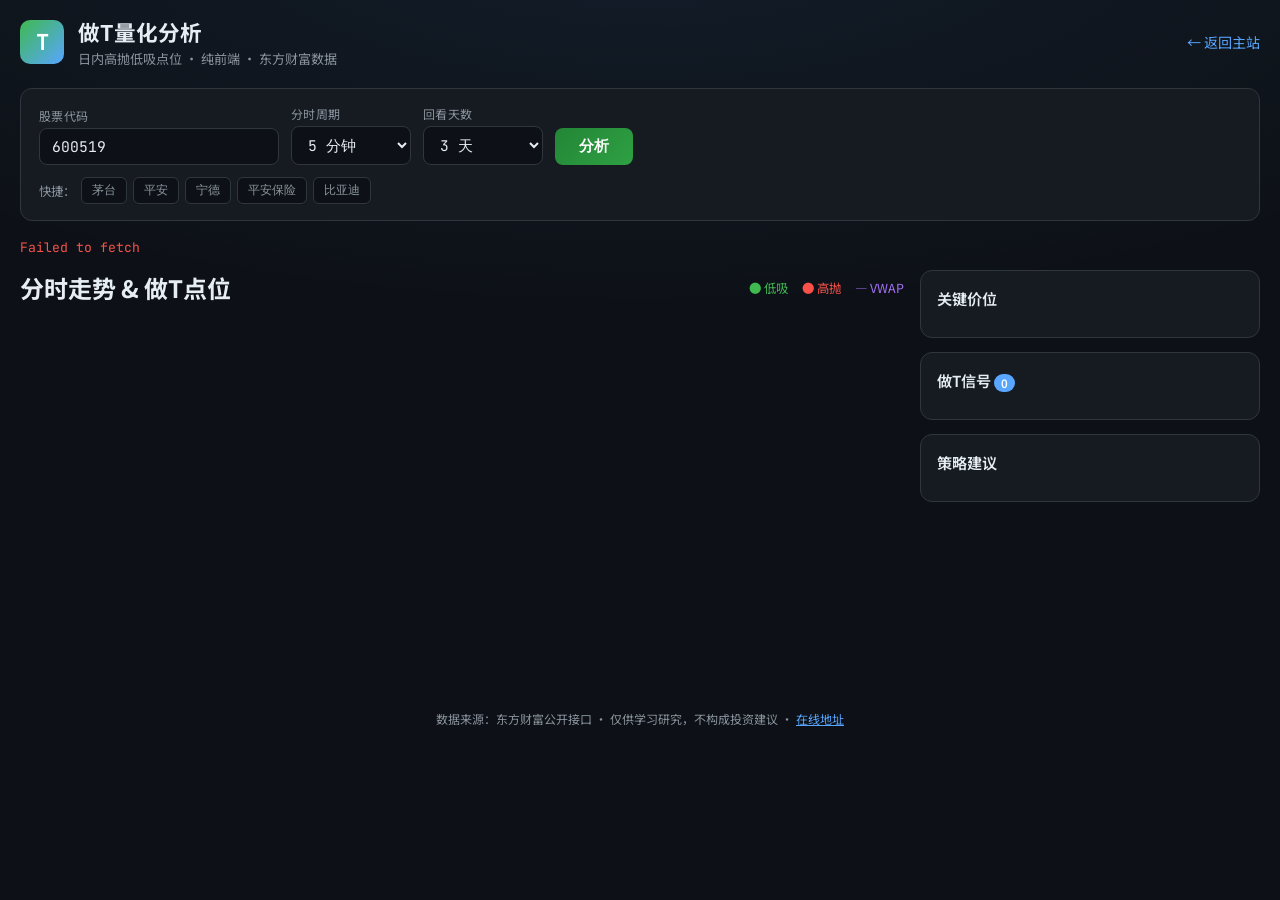
==== t-trading/index.html @ abee5a2f "Add T-trading quantitative analyzer at /t-trading/ path Standalone intraday T-point analysis tool fo" ====
<!doctype html>
<html lang="zh-CN">
<head>
  <meta charset="utf-8" />
  <meta name="viewport" content="width=device-width, initial-scale=1, maximum-scale=1, viewport-fit=cover" />
  <meta name="theme-color" content="#0d1117" />
  <title>做T量化分析 · T-Point Analyzer</title>
  <link rel="preconnect" href="https://fonts.googleapis.com" />
  <link rel="preconnect" href="https://fonts.gstatic.com" crossorigin />
  <link
    href="https://fonts.googleapis.com/css2?family=Noto+Sans+SC:wght@400;500;700&family=JetBrains+Mono:wght@400;600&display=swap"
    rel="stylesheet"
  />
  <link rel="stylesheet" href="./styles.css" />
</head>
<body>
  <div class="app">
    <header class="header">
      <div class="header-brand">
        <span class="logo">T</span>
        <div>
          <h1>做T量化分析</h1>
          <p class="subtitle">日内高抛低吸点位 · 纯前端 · 东方财富数据</p>
        </div>
      </div>
      <a class="back-link" href="../">← 返回主站</a>
    </header>

    <section class="control-panel">
      <div class="control-row">
        <label class="field">
          <span class="field-label">股票代码</span>
          <input type="text" id="symbolInput" placeholder="如 600519 / 000001" value="600519" autocomplete="off" />
        </label>
        <label class="field">
          <span class="field-label">分时周期</span>
          <select id="periodSelect">
            <option value="1">1 分钟</option>
            <option value="5" selected>5 分钟</option>
            <option value="15">15 分钟</option>
            <option value="30">30 分钟</option>
            <option value="60">60 分钟</option>
          </select>
        </label>
        <label class="field">
          <span class="field-label">回看天数</span>
          <select id="daysSelect">
            <option value="1">1 天</option>
            <option value="3" selected>3 天</option>
            <option value="5">5 天</option>
            <option value="10">10 天</option>
          </select>
        </label>
        <button type="button" class="btn-primary" id="analyzeBtn">分析</button>
      </div>
      <div class="quick-picks" id="quickPicks">
        <span class="quick-label">快捷：</span>
        <button type="button" data-symbol="600519">茅台</button>
        <button type="button" data-symbol="000001">平安</button>
        <button type="button" data-symbol="300750">宁德</button>
        <button type="button" data-symbol="601318">平安保险</button>
        <button type="button" data-symbol="002594">比亚迪</button>
      </div>
    </section>

    <div class="status-bar" id="statusBar">输入股票代码后点击「分析」</div>

    <section class="quote-panel hidden" id="quotePanel">
      <div class="quote-main">
        <div class="quote-name" id="quoteName">—</div>
        <div class="quote-price" id="quotePrice">—</div>
        <div class="quote-change" id="quoteChange">—</div>
      </div>
      <div class="quote-stats">
        <div class="stat"><span>今开</span><b id="statOpen">—</b></div>
        <div class="stat"><span>最高</span><b id="statHigh">—</b></div>
        <div class="stat"><span>最低</span><b id="statLow">—</b></div>
        <div class="stat"><span>昨收</span><b id="statPrev">—</b></div>
        <div class="stat"><span>VWAP</span><b id="statVwap">—</b></div>
        <div class="stat"><span>RSI(14)</span><b id="statRsi">—</b></div>
      </div>
    </section>

    <main class="main-grid">
      <div class="chart-card">
        <div class="card-head">
          <h2>分时走势 & 做T点位</h2>
          <div class="legend">
            <span class="leg buy">● 低吸</span>
            <span class="leg sell">● 高抛</span>
            <span class="leg vwap">— VWAP</span>
          </div>
        </div>
        <canvas id="mainChart" width="900" height="380"></canvas>
      </div>

      <aside class="side-panel">
        <div class="card levels-card">
          <h2>关键价位</h2>
          <div class="levels-grid" id="levelsGrid"></div>
        </div>

        <div class="card signals-card">
          <h2>做T信号 <span class="badge" id="signalCount">0</span></h2>
          <div class="signal-list" id="signalList"></div>
        </div>

        <div class="card strategy-card">
          <h2>策略建议</h2>
          <div class="strategy-body" id="strategyBody"></div>
        </div>
      </aside>
    </main>

    <footer class="footer">
      <p>数据来源：东方财富公开接口 · 仅供学习研究，不构成投资建议 ·
        <a href="https://t5eng.github.io/cursor_workspace/t-trading/">在线地址</a>
      </p>
    </footer>
  </div>

  <script type="module" src="./src/app.js"></script>
</body>
</html>
---- t-trading/styles.css ----
:root {
  --bg: #0d1117;
  --bg-card: #161b22;
  --bg-elevated: #1c2128;
  --border: #30363d;
  --text: #e6edf3;
  --text-dim: #8b949e;
  --buy: #3fb950;
  --buy-dim: rgba(63, 185, 80, 0.15);
  --sell: #f85149;
  --sell-dim: rgba(248, 81, 73, 0.15);
  --accent: #58a6ff;
  --gold: #d29922;
  --vwap: #a371f7;
  --mono: 'JetBrains Mono', 'SF Mono', Menlo, monospace;
  --sans: 'Noto Sans SC', system-ui, sans-serif;
}

* { box-sizing: border-box; }

html, body {
  margin: 0;
  min-height: 100%;
  background: var(--bg);
  color: var(--text);
  font-family: var(--sans);
  -webkit-font-smoothing: antialiased;
}

body {
  background:
    radial-gradient(ellipse 80% 50% at 50% -10%, rgba(88, 166, 255, 0.08), transparent),
    var(--bg);
}

.app {
  max-width: 1280px;
  margin: 0 auto;
  padding: 16px 20px 32px;
}

/* Header */
.header {
  display: flex;
  align-items: center;
  justify-content: space-between;
  margin-bottom: 20px;
  flex-wrap: wrap;
  gap: 12px;
}

.header-brand {
  display: flex;
  align-items: center;
  gap: 14px;
}

.logo {
  width: 44px;
  height: 44px;
  border-radius: 10px;
  background: linear-gradient(135deg, var(--buy), var(--accent));
  display: flex;
  align-items: center;
  justify-content: center;
  font-family: var(--mono);
  font-weight: 700;
  font-size: 22px;
  color: #fff;
}

.header h1 {
  margin: 0;
  font-size: 1.35rem;
  font-weight: 700;
}

.subtitle {
  margin: 2px 0 0;
  font-size: 0.82rem;
  color: var(--text-dim);
}

.back-link {
  color: var(--accent);
  text-decoration: none;
  font-size: 0.88rem;
}
.back-link:hover { text-decoration: underline; }

/* Controls */
.control-panel {
  background: var(--bg-card);
  border: 1px solid var(--border);
  border-radius: 12px;
  padding: 16px 18px;
  margin-bottom: 12px;
}

.control-row {
  display: flex;
  flex-wrap: wrap;
  gap: 12px;
  align-items: flex-end;
}

.field {
  display: flex;
  flex-direction: column;
  gap: 4px;
  min-width: 120px;
}

.field-label {
  font-size: 0.75rem;
  color: var(--text-dim);
  text-transform: uppercase;
  letter-spacing: 0.04em;
}

.field input,
.field select {
  background: var(--bg);
  border: 1px solid var(--border);
  border-radius: 8px;
  color: var(--text);
  padding: 8px 12px;
  font-family: var(--mono);
  font-size: 0.92rem;
  outline: none;
  transition: border-color 0.15s;
}

.field input:focus,
.field select:focus {
  border-color: var(--accent);
}

.btn-primary {
  background: linear-gradient(135deg, #238636, #2ea043);
  border: none;
  border-radius: 8px;
  color: #fff;
  padding: 9px 24px;
  font-size: 0.92rem;
  font-weight: 600;
  cursor: pointer;
  transition: opacity 0.15s, transform 0.1s;
}
.btn-primary:hover { opacity: 0.9; }
.btn-primary:active { transform: scale(0.98); }
.btn-primary:disabled { opacity: 0.5; cursor: not-allowed; }

.quick-picks {
  margin-top: 12px;
  display: flex;
  flex-wrap: wrap;
  gap: 6px;
  align-items: center;
}

.quick-label {
  font-size: 0.78rem;
  color: var(--text-dim);
}

.quick-picks button {
  background: var(--bg);
  border: 1px solid var(--border);
  border-radius: 6px;
  color: var(--text-dim);
  padding: 4px 10px;
  font-size: 0.78rem;
  cursor: pointer;
  transition: all 0.15s;
}
.quick-picks button:hover {
  border-color: var(--accent);
  color: var(--accent);
}

/* Status */
.status-bar {
  font-size: 0.82rem;
  color: var(--text-dim);
  padding: 6px 0 14px;
  font-family: var(--mono);
}
.status-bar.loading { color: var(--accent); }
.status-bar.error { color: var(--sell); }

/* Quote */
.quote-panel {
  display: flex;
  flex-wrap: wrap;
  gap: 20px;
  align-items: center;
  background: var(--bg-card);
  border: 1px solid var(--border);
  border-radius: 12px;
  padding: 16px 20px;
  margin-bottom: 16px;
}
.quote-panel.hidden { display: none; }

.quote-name {
  font-size: 1.1rem;
  font-weight: 700;
  margin-bottom: 4px;
}

.quote-price {
  font-family: var(--mono);
  font-size: 2rem;
  font-weight: 700;
  line-height: 1.1;
}

.quote-change {
  font-family: var(--mono);
  font-size: 0.95rem;
  margin-top: 2px;
}

.up { color: var(--sell); }
.down { color: var(--buy); }
.flat { color: var(--text-dim); }

.quote-stats {
  display: flex;
  flex-wrap: wrap;
  gap: 16px 28px;
  margin-left: auto;
}

.stat {
  display: flex;
  flex-direction: column;
  gap: 2px;
}
.stat span {
  font-size: 0.72rem;
  color: var(--text-dim);
}
.stat b {
  font-family: var(--mono);
  font-size: 0.92rem;
  font-weight: 600;
}

/* Main grid */
.main-grid {
  display: grid;
  grid-template-columns: 1fr 340px;
  gap: 16px;
}

@media (max-width: 960px) {
  .main-grid { grid-template-columns: 1fr; }
  .quote-stats { margin-left: 0; }
}

.card {
  background: var(--bg-card);
  border: 1px solid var(--border);
  border-radius: 12px;
  padding: 16px;
}

.card h2 {
  margin: 0 0 12px;
  font-size: 0.95rem;
  font-weight: 600;
}

.card-head {
  display: flex;
  justify-content: space-between;
  align-items: center;
  flex-wrap: wrap;
  gap: 8px;
  margin-bottom: 8px;
}
.card-head h2 { margin: 0; }

.legend {
  display: flex;
  gap: 14px;
  font-size: 0.78rem;
  color: var(--text-dim);
}
.leg.buy { color: var(--buy); }
.leg.sell { color: var(--sell); }
.leg.vwap { color: var(--vwap); }

.chart-card canvas {
  width: 100%;
  height: auto;
  display: block;
  border-radius: 8px;
  background: var(--bg);
}

.side-panel {
  display: flex;
  flex-direction: column;
  gap: 14px;
}

/* Levels */
.levels-grid {
  display: grid;
  grid-template-columns: 1fr 1fr;
  gap: 8px;
}

.level-item {
  background: var(--bg);
  border-radius: 8px;
  padding: 8px 10px;
  border-left: 3px solid var(--border);
}
.level-item.resist { border-left-color: var(--sell); }
.level-item.support { border-left-color: var(--buy); }
.level-item.neutral { border-left-color: var(--accent); }

.level-item .label {
  font-size: 0.72rem;
  color: var(--text-dim);
}
.level-item .value {
  font-family: var(--mono);
  font-size: 0.9rem;
  font-weight: 600;
}

/* Signals */
.badge {
  background: var(--accent);
  color: #fff;
  font-size: 0.72rem;
  padding: 1px 7px;
  border-radius: 10px;
  font-weight: 600;
  vertical-align: middle;
}

.signal-list {
  display: flex;
  flex-direction: column;
  gap: 8px;
  max-height: 320px;
  overflow-y: auto;
}

.signal-item {
  background: var(--bg);
  border-radius: 8px;
  padding: 10px 12px;
  border-left: 3px solid var(--border);
}
.signal-item.buy { border-left-color: var(--buy); background: var(--buy-dim); }
.signal-item.sell { border-left-color: var(--sell); background: var(--sell-dim); }

.signal-head {
  display: flex;
  justify-content: space-between;
  align-items: center;
  margin-bottom: 4px;
}

.signal-type {
  font-weight: 700;
  font-size: 0.85rem;
}
.signal-type.buy { color: var(--buy); }
.signal-type.sell { color: var(--sell); }

.signal-price {
  font-family: var(--mono);
  font-weight: 600;
  font-size: 0.9rem;
}

.signal-time {
  font-size: 0.75rem;
  color: var(--text-dim);
  font-family: var(--mono);
}

.signal-reason {
  font-size: 0.78rem;
  color: var(--text-dim);
  line-height: 1.4;
}

.signal-strength {
  display: inline-block;
  margin-top: 4px;
  font-size: 0.7rem;
  padding: 1px 6px;
  border-radius: 4px;
  background: var(--bg-elevated);
  color: var(--gold);
}

/* Strategy */
.strategy-body {
  font-size: 0.85rem;
  line-height: 1.65;
  color: var(--text-dim);
}

.strategy-body strong { color: var(--text); }

.strategy-tag {
  display: inline-block;
  padding: 2px 8px;
  border-radius: 4px;
  font-size: 0.78rem;
  font-weight: 600;
  margin-bottom: 8px;
}
.strategy-tag.bullish { background: var(--sell-dim); color: var(--sell); }
.strategy-tag.bearish { background: var(--buy-dim); color: var(--buy); }
.strategy-tag.neutral { background: rgba(88,166,255,0.12); color: var(--accent); }

.empty-hint {
  text-align: center;
  padding: 24px;
  color: var(--text-dim);
  font-size: 0.85rem;
}

/* Footer */
.footer {
  margin-top: 24px;
  text-align: center;
  font-size: 0.75rem;
  color: var(--text-dim);
}
.footer a { color: var(--accent); }
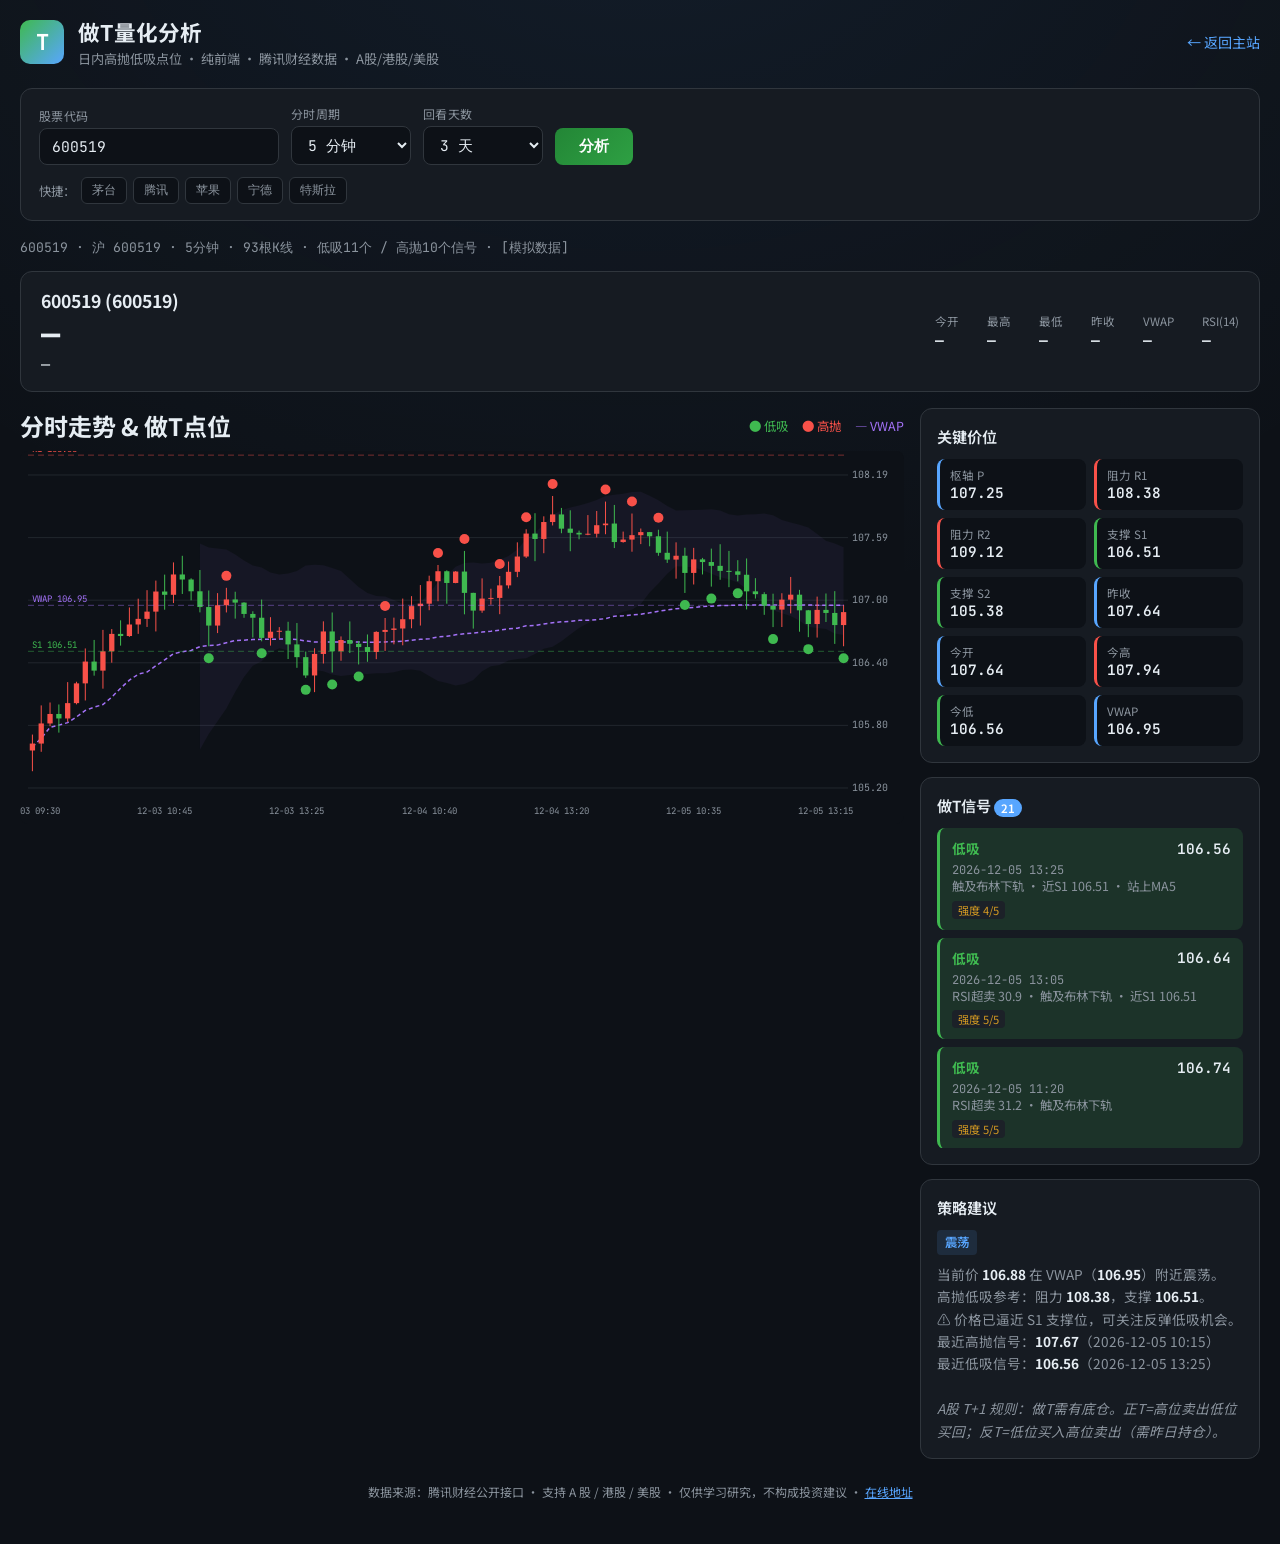
==== commit 5bffbd30: "Switch T-trading data source to Tencent Finance API - Replace East Money with Tencent qt/ifzq endpoi" ====
--- a/t-trading/index.html
+++ b/t-trading/index.html
@@ -20,7 +20,7 @@
         <span class="logo">T</span>
         <div>
           <h1>做T量化分析</h1>
-          <p class="subtitle">日内高抛低吸点位 · 纯前端 · 东方财富数据</p>
+          <p class="subtitle">日内高抛低吸点位 · 纯前端 · 腾讯财经数据 · A股/港股/美股</p>
         </div>
       </div>
       <a class="back-link" href="../">← 返回主站</a>
@@ -30,7 +30,7 @@
       <div class="control-row">
         <label class="field">
           <span class="field-label">股票代码</span>
-          <input type="text" id="symbolInput" placeholder="如 600519 / 000001" value="600519" autocomplete="off" />
+          <input type="text" id="symbolInput" placeholder="A股 600519 / 港股 00700 / 美股 AAPL" value="600519" autocomplete="off" />
         </label>
         <label class="field">
           <span class="field-label">分时周期</span>
@@ -56,10 +56,10 @@
       <div class="quick-picks" id="quickPicks">
         <span class="quick-label">快捷：</span>
         <button type="button" data-symbol="600519">茅台</button>
-        <button type="button" data-symbol="000001">平安</button>
+        <button type="button" data-symbol="00700">腾讯</button>
+        <button type="button" data-symbol="AAPL">苹果</button>
         <button type="button" data-symbol="300750">宁德</button>
-        <button type="button" data-symbol="601318">平安保险</button>
-        <button type="button" data-symbol="002594">比亚迪</button>
+        <button type="button" data-symbol="TSLA">特斯拉</button>
       </div>
     </section>
 
@@ -113,7 +113,7 @@
     </main>
 
     <footer class="footer">
-      <p>数据来源：东方财富公开接口 · 仅供学习研究，不构成投资建议 ·
+      <p>数据来源：腾讯财经公开接口 · 支持 A 股 / 港股 / 美股 · 仅供学习研究，不构成投资建议 ·
         <a href="https://t5eng.github.io/cursor_workspace/t-trading/">在线地址</a>
       </p>
     </footer>
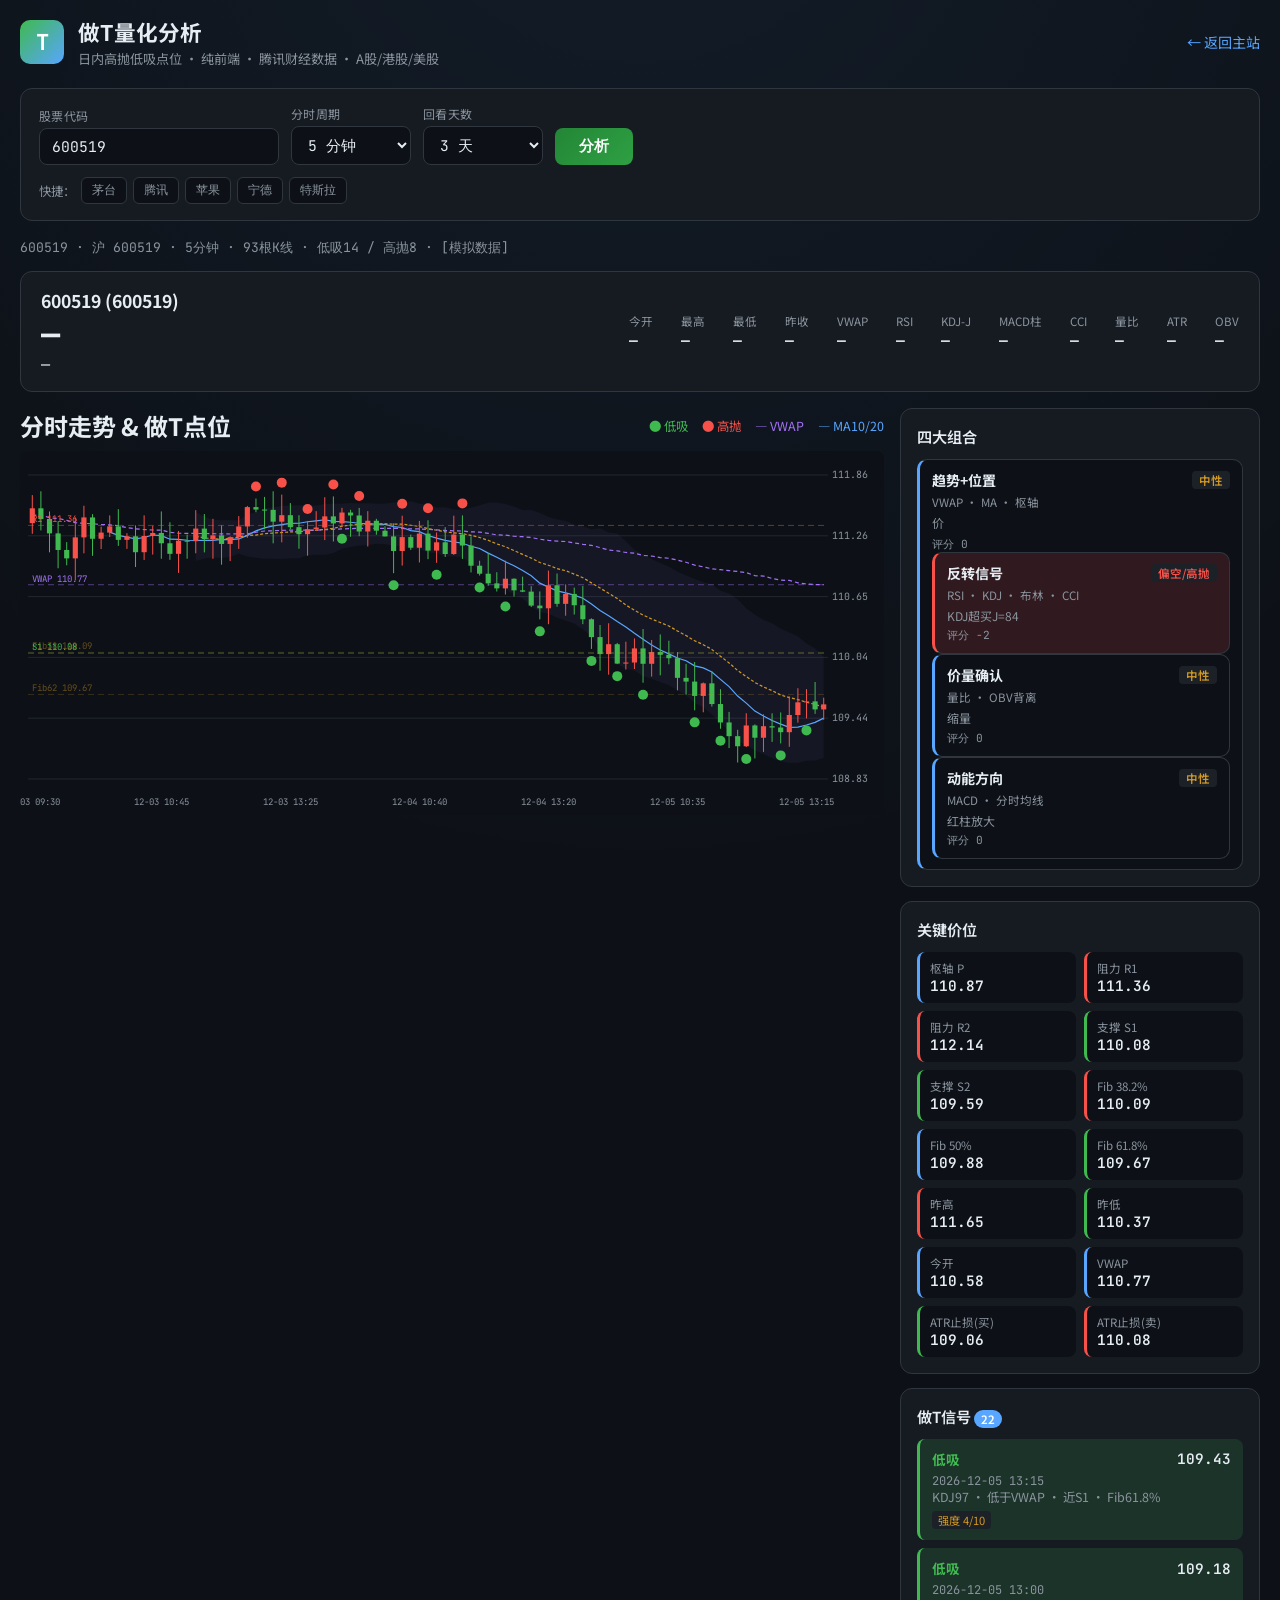
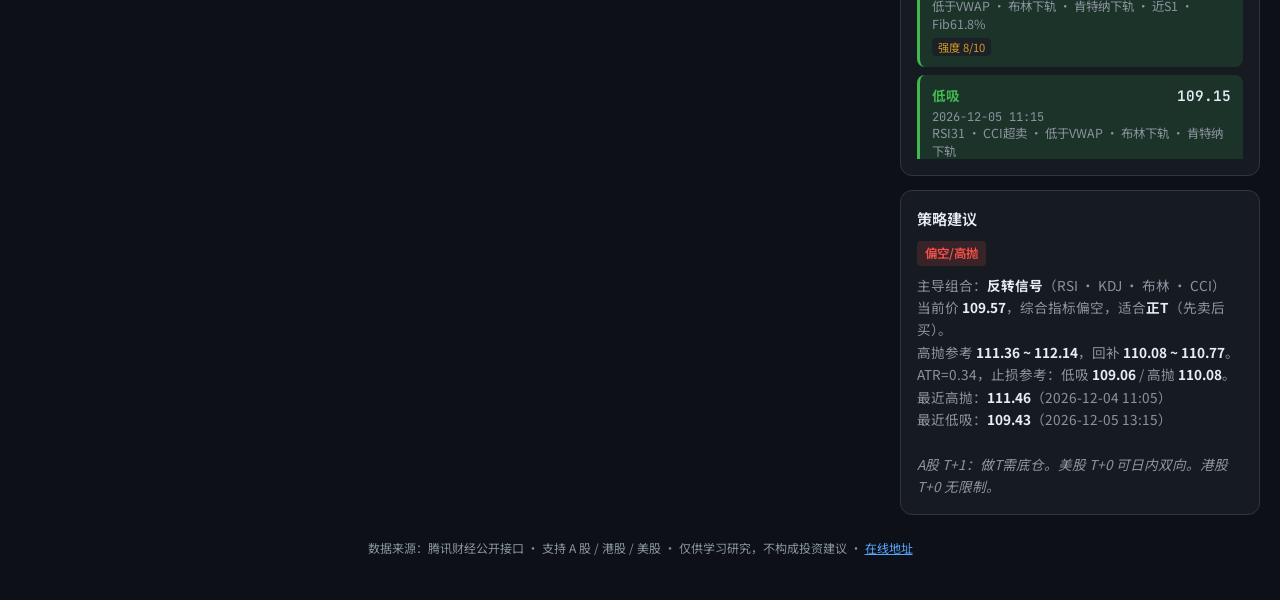
==== commit 1e4bc8c7: "Add four indicator combos and extended T-trading analysis - New indicators: MACD, KDJ, OBV, ATR, CCI" ====
--- a/t-trading/index.html
+++ b/t-trading/index.html
@@ -77,7 +77,13 @@
         <div class="stat"><span>最低</span><b id="statLow">—</b></div>
         <div class="stat"><span>昨收</span><b id="statPrev">—</b></div>
         <div class="stat"><span>VWAP</span><b id="statVwap">—</b></div>
-        <div class="stat"><span>RSI(14)</span><b id="statRsi">—</b></div>
+        <div class="stat"><span>RSI</span><b id="statRsi">—</b></div>
+        <div class="stat"><span>KDJ-J</span><b id="statKdj">—</b></div>
+        <div class="stat"><span>MACD柱</span><b id="statMacd">—</b></div>
+        <div class="stat"><span>CCI</span><b id="statCci">—</b></div>
+        <div class="stat"><span>量比</span><b id="statVolRatio">—</b></div>
+        <div class="stat"><span>ATR</span><b id="statAtr">—</b></div>
+        <div class="stat"><span>OBV</span><b id="statObv">—</b></div>
       </div>
     </section>
 
@@ -89,12 +95,18 @@
             <span class="leg buy">● 低吸</span>
             <span class="leg sell">● 高抛</span>
             <span class="leg vwap">— VWAP</span>
+            <span class="leg ma">— MA10/20</span>
           </div>
         </div>
         <canvas id="mainChart" width="900" height="380"></canvas>
       </div>
 
       <aside class="side-panel">
+        <div class="card combos-card">
+          <h2>四大组合</h2>
+          <div class="combos-grid" id="combosGrid"></div>
+        </div>
+
         <div class="card levels-card">
           <h2>关键价位</h2>
           <div class="levels-grid" id="levelsGrid"></div>
--- a/t-trading/styles.css
+++ b/t-trading/styles.css
@@ -251,7 +251,7 @@
 /* Main grid */
 .main-grid {
   display: grid;
-  grid-template-columns: 1fr 340px;
+  grid-template-columns: 1fr 360px;
   gap: 16px;
 }
 
@@ -292,6 +292,7 @@
 .leg.buy { color: var(--buy); }
 .leg.sell { color: var(--sell); }
 .leg.vwap { color: var(--vwap); }
+.leg.ma { color: #58a6ff; }
 
 .chart-card canvas {
   width: 100%;
@@ -312,6 +313,65 @@
   display: grid;
   grid-template-columns: 1fr 1fr;
   gap: 8px;
+}
+
+/* 四大组合 */
+.combos-grid {
+  display: flex;
+  flex-direction: column;
+  gap: 8px;
+}
+
+.combo-item {
+  border-radius: 10px;
+  padding: 10px 12px;
+  border: 1px solid var(--border);
+  background: var(--bg);
+}
+.combo-bullish { border-left: 3px solid var(--buy); background: var(--buy-dim); }
+.combo-bearish { border-left: 3px solid var(--sell); background: var(--sell-dim); }
+.combo-neutral { border-left: 3px solid var(--accent); }
+
+.combo-head {
+  display: flex;
+  justify-content: space-between;
+  align-items: center;
+  margin-bottom: 4px;
+}
+
+.combo-name {
+  font-weight: 700;
+  font-size: 0.88rem;
+}
+
+.combo-bias {
+  font-size: 0.72rem;
+  font-weight: 600;
+  padding: 1px 7px;
+  border-radius: 4px;
+  background: var(--bg-elevated);
+  color: var(--gold);
+}
+.combo-bullish .combo-bias { color: var(--buy); }
+.combo-bearish .combo-bias { color: var(--sell); }
+
+.combo-desc {
+  font-size: 0.72rem;
+  color: var(--text-dim);
+  margin-bottom: 4px;
+}
+
+.combo-notes {
+  font-size: 0.75rem;
+  line-height: 1.45;
+  color: var(--text-dim);
+}
+
+.combo-score {
+  margin-top: 4px;
+  font-family: var(--mono);
+  font-size: 0.7rem;
+  color: var(--text-dim);
 }
 
 .level-item {
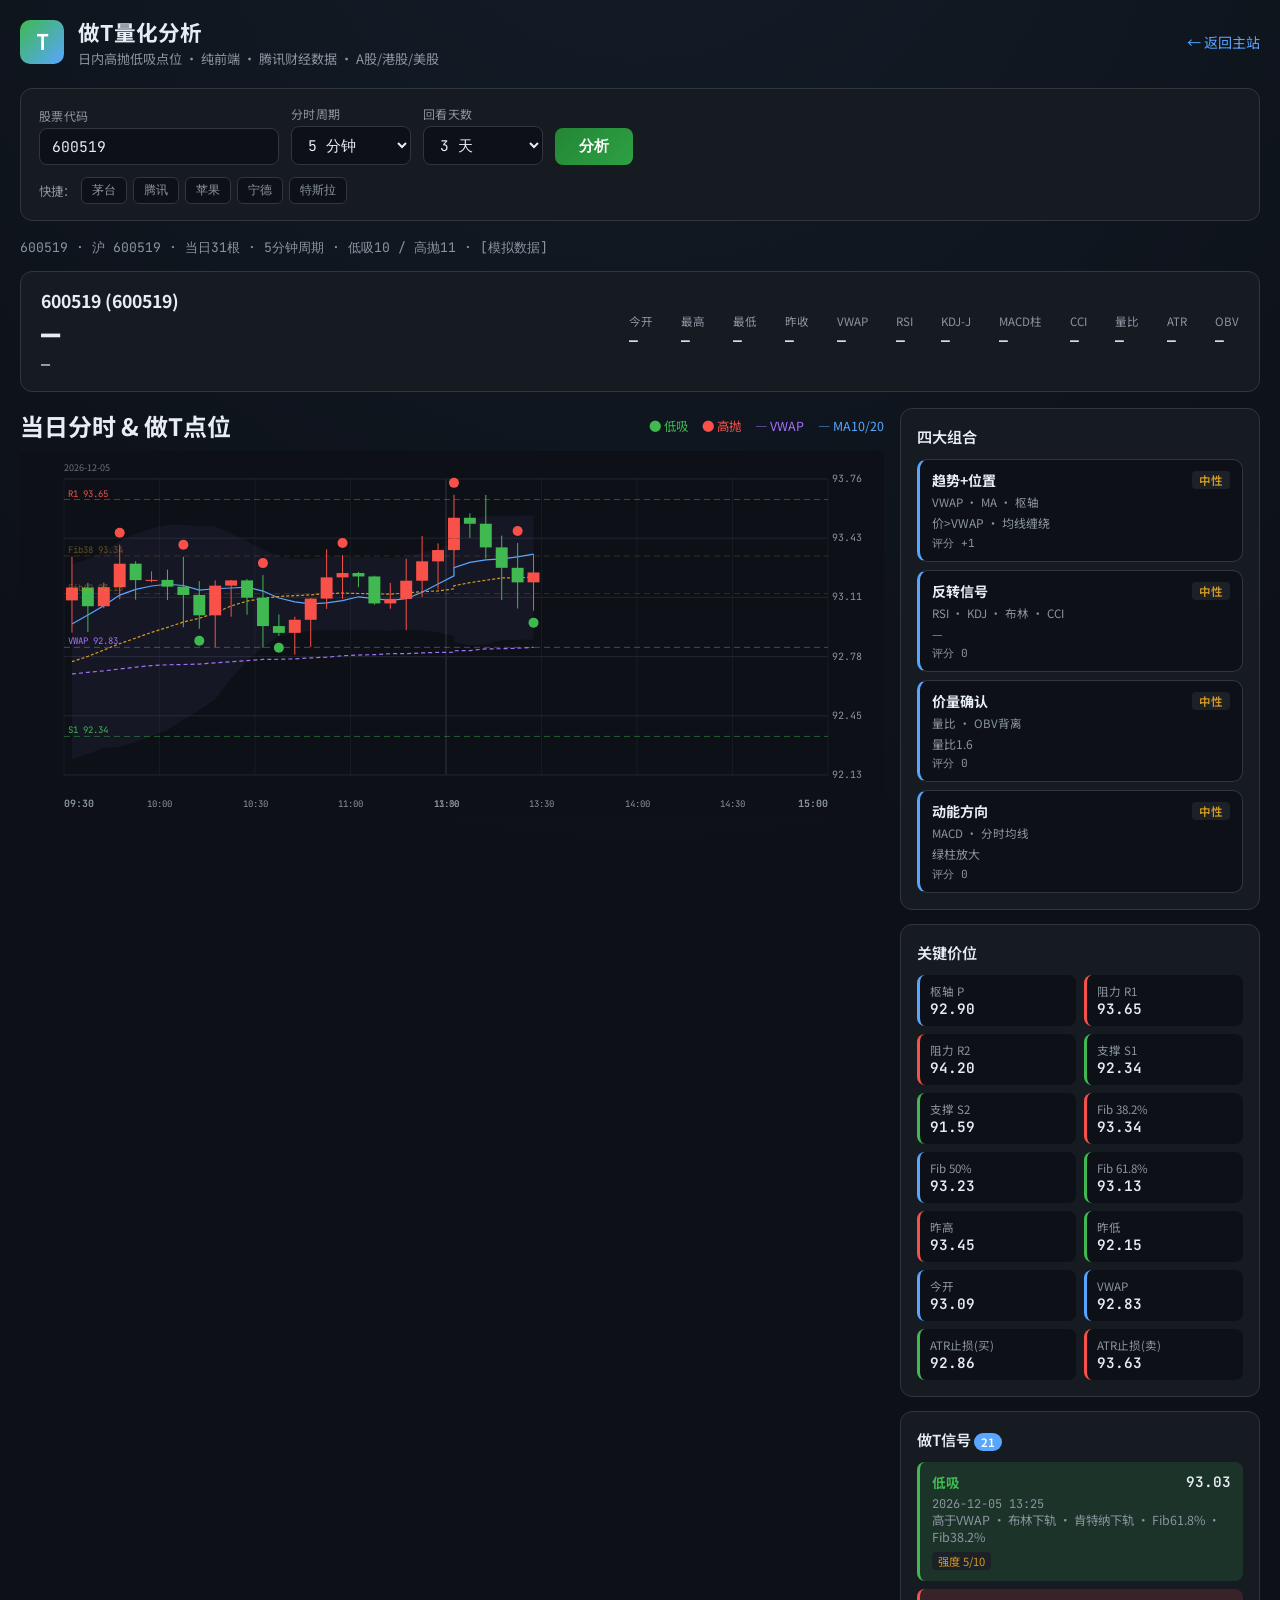
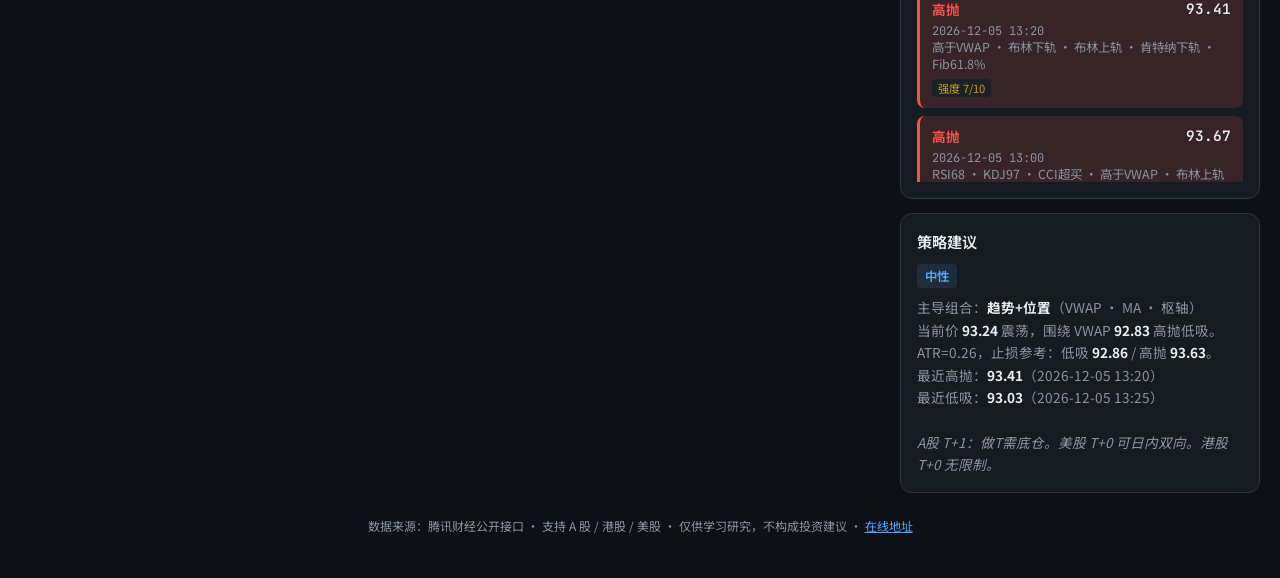
==== commit 22604342: "Show intraday chart for today only with open/close time axis - Add session.js for A-share/HK/US trad" ====
--- a/t-trading/index.html
+++ b/t-trading/index.html
@@ -90,7 +90,7 @@
     <main class="main-grid">
       <div class="chart-card">
         <div class="card-head">
-          <h2>分时走势 & 做T点位</h2>
+          <h2>当日分时 & 做T点位</h2>
           <div class="legend">
             <span class="leg buy">● 低吸</span>
             <span class="leg sell">● 高抛</span>
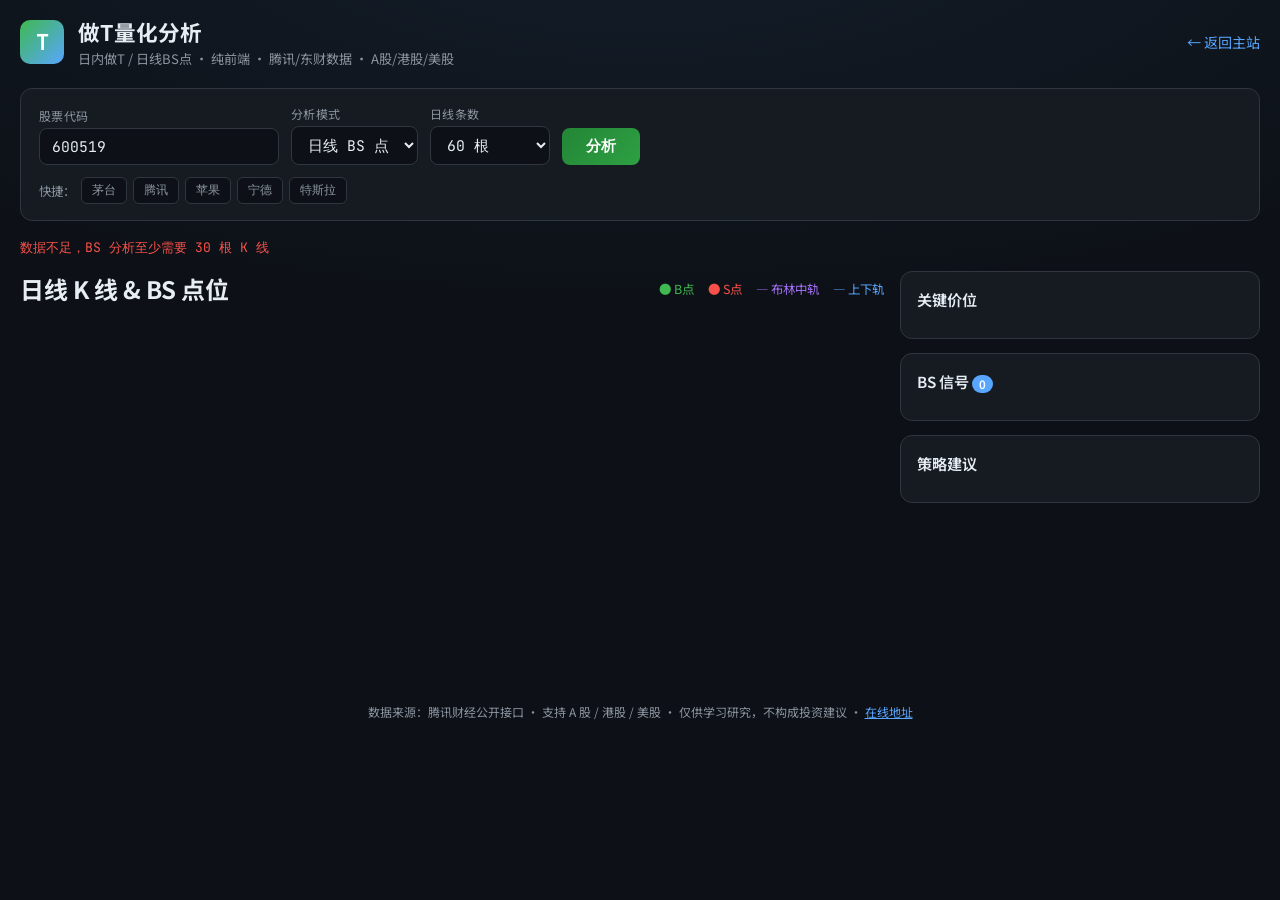
==== commit 82581cec: "Fix daily BS analysis: fetch enough K-lines with East Money fallback - Root cause: fetchDailyKline f" ====
--- a/t-trading/index.html
+++ b/t-trading/index.html
@@ -20,7 +20,7 @@
         <span class="logo">T</span>
         <div>
           <h1>做T量化分析</h1>
-          <p class="subtitle">日内高抛低吸点位 · 纯前端 · 腾讯财经数据 · A股/港股/美股</p>
+          <p class="subtitle">日内做T / 日线BS点 · 纯前端 · 腾讯/东财数据 · A股/港股/美股</p>
         </div>
       </div>
       <a class="back-link" href="../">← 返回主站</a>
@@ -33,6 +33,13 @@
           <input type="text" id="symbolInput" placeholder="A股 600519 / 港股 00700 / 美股 AAPL" value="600519" autocomplete="off" />
         </label>
         <label class="field">
+          <span class="field-label">分析模式</span>
+          <select id="modeSelect">
+            <option value="intraday">日内做T</option>
+            <option value="daily-bs" selected>日线 BS 点</option>
+          </select>
+        </label>
+        <label class="field field-intraday">
           <span class="field-label">分时周期</span>
           <select id="periodSelect">
             <option value="1">1 分钟</option>
@@ -42,13 +49,21 @@
             <option value="60">60 分钟</option>
           </select>
         </label>
-        <label class="field">
+        <label class="field field-intraday">
           <span class="field-label">回看天数</span>
           <select id="daysSelect">
             <option value="1">1 天</option>
             <option value="3" selected>3 天</option>
             <option value="5">5 天</option>
             <option value="10">10 天</option>
+          </select>
+        </label>
+        <label class="field field-daily hidden">
+          <span class="field-label">日线条数</span>
+          <select id="barsSelect">
+            <option value="60" selected>60 根</option>
+            <option value="90">90 根</option>
+            <option value="120">120 根</option>
           </select>
         </label>
         <button type="button" class="btn-primary" id="analyzeBtn">分析</button>
@@ -90,12 +105,12 @@
     <main class="main-grid">
       <div class="chart-card">
         <div class="card-head">
-          <h2>当日分时 & 做T点位</h2>
-          <div class="legend">
-            <span class="leg buy">● 低吸</span>
-            <span class="leg sell">● 高抛</span>
-            <span class="leg vwap">— VWAP</span>
-            <span class="leg ma">— MA10/20</span>
+          <h2 id="chartTitle">日线 K 线 & BS 点位</h2>
+          <div class="legend" id="chartLegend">
+            <span class="leg buy">● B点</span>
+            <span class="leg sell">● S点</span>
+            <span class="leg vwap">— 布林中轨</span>
+            <span class="leg ma">— 上下轨</span>
           </div>
         </div>
         <canvas id="mainChart" width="900" height="380"></canvas>
@@ -113,7 +128,7 @@
         </div>
 
         <div class="card signals-card">
-          <h2>做T信号 <span class="badge" id="signalCount">0</span></h2>
+          <h2 id="signalTitle">BS 信号 <span class="badge" id="signalCount">0</span></h2>
           <div class="signal-list" id="signalList"></div>
         </div>
 
--- a/t-trading/styles.css
+++ b/t-trading/styles.css
@@ -202,6 +202,7 @@
   margin-bottom: 16px;
 }
 .quote-panel.hidden { display: none; }
+.hidden { display: none !important; }
 
 .quote-name {
   font-size: 1.1rem;
